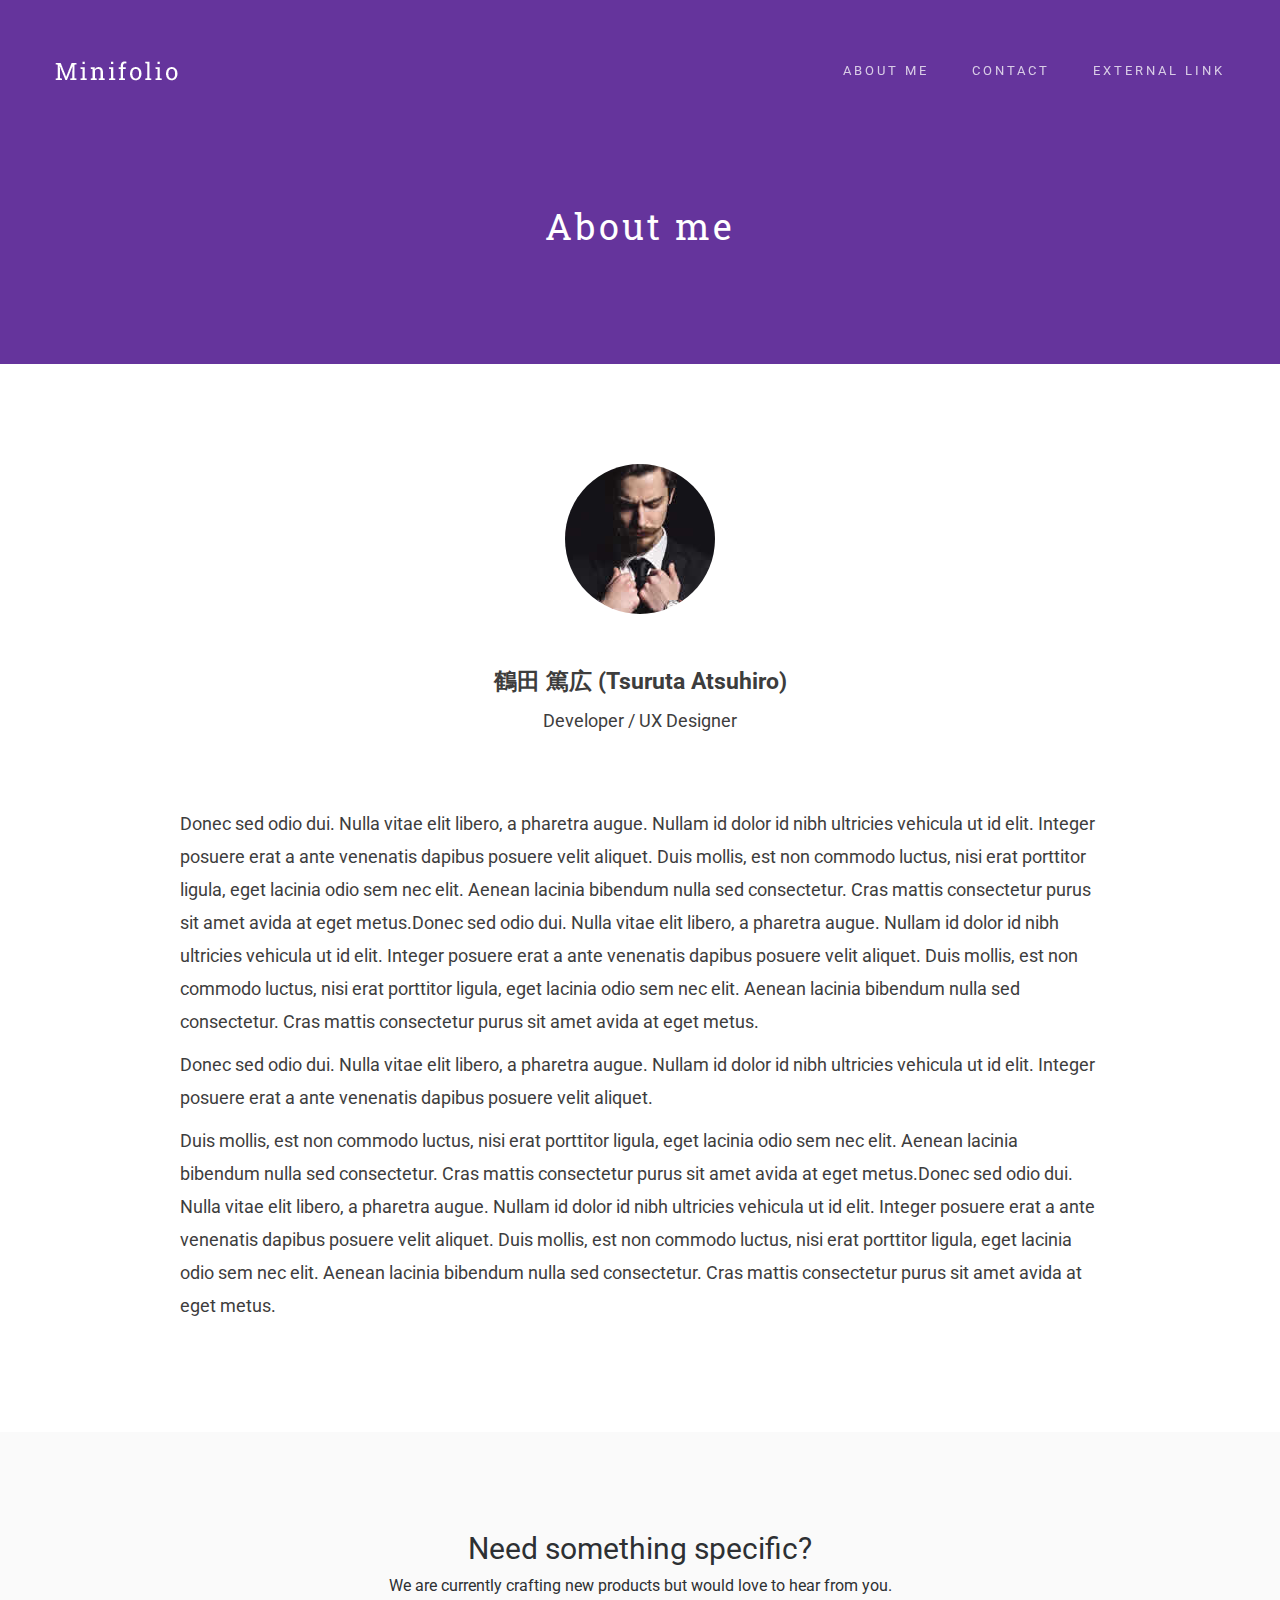
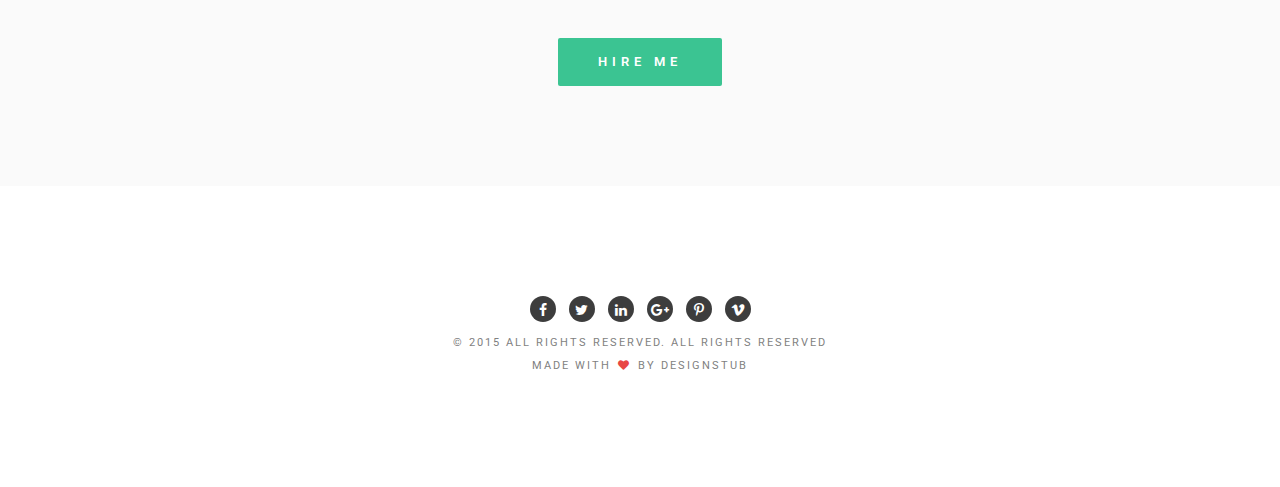
==== about.html @ 44cc3366 "firstcommit" ====
<!doctype html>
<!--[if lt IE 7]>      <html class="no-js lt-ie9 lt-ie8 lt-ie7" lang=""> <![endif]-->
<!--[if IE 7]>         <html class="no-js lt-ie9 lt-ie8" lang=""> <![endif]-->
<!--[if IE 8]>         <html class="no-js lt-ie9" lang=""> <![endif]-->
<!--[if gt IE 8]><!-->
<html class="no-js" lang="">
<!--<![endif]-->

<head>
<meta charset="utf-8">
<meta name="description" content="">
<meta name="viewport" content="width=device-width, initial-scale=1">
<title>鶴田篤広(Tsuruta Atsuhiro)のホームページ </title>
<link rel="stylesheet" href="css/bootstrap.min.css">
<link rel="stylesheet" href="css/jquery.fancybox.css">
<link rel="stylesheet" href="css/main.css">
<link rel="stylesheet" href="css/responsive.css">
<link rel="stylesheet" href="css/animate.min.css">
<link rel="stylesheet" href="https://maxcdn.bootstrapcdn.com/font-awesome/4.4.0/css/font-awesome.min.css">
</head>

<body>
<!-- header section -->
<section class="innerbanner" role="banner">
  <header id="header"> 
    <!-- navigation section  -->
    <div class="header-content clearfix"> <a class="logo" href="index.html"><img src="images/logo.png" alt="Mafolio"></a>
      <nav class="navigation" role="navigation">
        <ul class="primary-nav">
          <li><a href="about.html">About Me</a></li>
          <li><a href="contact.html">Contact</a></li>
          <li><a href="#">External link</a></li>
        </ul>
      </nav>
      <a href="#" class="nav-toggle">Menu<span></span></a> </div>
    <!-- navigation section  --> 
  </header>
  <!-- banner text -->
  <div class="container">
    <div class="col-md-10 col-md-offset-1">
      <div class="innerbanner-text text-center">
        <p>About me</p>
        <!-- banner text --> 
      </div>
    </div>
  </div>
</section>
<!-- header section --> 
<!-- description text section -->
<section id="inner-description" class="section inner-description">
  <div class="container">
    <div class="col-md-10 col-md-offset-1 text-center"> <img src="images/designer-pic.jpg" alt="Mafolio">
      <h1>鶴田 篤広 (Tsuruta Atsuhiro)</h1>
      <p>Developer / UX Designer</p>
    </div>
    <div class="col-md-10 col-md-offset-1 space">
      <p>Donec sed odio dui. Nulla vitae elit libero, a pharetra augue. Nullam id dolor id nibh ultricies vehicula ut id elit. Integer posuere erat a ante venenatis dapibus posuere velit aliquet. Duis mollis, est non commodo luctus, nisi erat porttitor ligula, eget lacinia odio sem nec elit. Aenean lacinia bibendum nulla sed consectetur. Cras mattis consectetur purus sit amet avida at eget metus.Donec sed odio dui. Nulla vitae elit libero, a pharetra augue. Nullam id dolor id nibh ultricies vehicula ut id elit. Integer posuere erat a ante venenatis dapibus posuere velit aliquet. Duis mollis, est non commodo luctus, nisi erat porttitor ligula, eget lacinia odio sem nec elit. Aenean lacinia bibendum nulla sed consectetur. Cras mattis consectetur purus sit amet avida at eget metus.</p>
      <p>Donec sed odio dui. Nulla vitae elit libero, a pharetra augue. Nullam id dolor id nibh ultricies vehicula ut id elit. Integer posuere erat a ante venenatis dapibus posuere velit aliquet.</p>
      <p>Duis mollis, est non commodo luctus, nisi erat porttitor ligula, eget lacinia odio sem nec elit. Aenean lacinia bibendum nulla sed consectetur. Cras mattis consectetur purus sit amet avida at eget metus.Donec sed odio dui. Nulla vitae elit libero, a pharetra augue. Nullam id dolor id nibh ultricies vehicula ut id elit. Integer posuere erat a ante venenatis dapibus posuere velit aliquet. Duis mollis, est non commodo luctus, nisi erat porttitor ligula, eget lacinia odio sem nec elit. Aenean lacinia bibendum nulla sed consectetur. Cras mattis consectetur purus sit amet avida at eget metus.</p>
    </div>
  </div>
</section>
<!-- description text section --> 

<!-- hire me section -->
<section id="hireme" class="section hireme">
  <div class="container">
    <div class="col-md-8 col-md-offset-2 text-center">
      <h3>Need something specific?</h3>
      <p>We are currently crafting new products but would love to hear from you.</p>
      <a href="https://github.com/kamalcha/ActiveBox/archive/master.zip" class="btn btn-large">Hire me</a> </div>
  </div>
</section>
<!-- hire me section --> 
<!-- footer -->

<footer class="section footer">
  <div class="footer-bottom">
    <div class="container">
      <div class="col-md-12">
        <p>
        <ul class="footer-share">
          <li><a href="#"><i class="fa fa-facebook"></i></a></li>
          <li><a href="#"><i class="fa fa-twitter"></i></a></li>
          <li><a href="#"><i class="fa fa-linkedin"></i></a></li>
          <li><a href="#"><i class="fa fa-google-plus"></i></a></li>
          <li><a href="#"><i class="fa fa-pinterest-p"></i></a></li>
          <li><a href="#"><i class="fa fa-vimeo"></i></a></li>
        </ul>
        </p>
        <p>© 2015 All rights reserved. All Rights Reserved<br>
          Made with <i class="fa fa-heart pulse"></i> by <a href="http://kamalchaneman.com/">Designstub</a></p>
      </div>
    </div>
  </div>
</footer>
<!-- footer --> 

<!-- JS FILES --> 
<script src="https://ajax.googleapis.com/ajax/libs/jquery/1.11.3/jquery.min.js"></script> 
<script src="js/bootstrap.min.js"></script> 
<script src="js/jquery.fancybox.pack.js"></script> 
<script src="js/jquery.waypoints.min.js"></script> 
<script src="js/retina.min.js"></script> 
<script src="js/modernizr.js"></script> 
<script src="js/main.js"></script>
</body>
</html>
---- css/main.css ----
/* ------------------------------------------------------------------------------
	Template Name: Minifolio
	Author: Designstub
	Author URI: http://www.designstub.com
	License: GNU General Public License version 3.0
	License URI: http://www.gnu.org/licenses/gpl-3.0.html
	Version: 1.0

/* ------------------------------------------------------------------------------
	Typography
-------------------------------------------------------------------------------*/

@import url(http://fonts.googleapis.com/css?family=Roboto:300,400,500,600,700);
@import url(http://fonts.googleapis.com/css?family=Roboto%20Slab:300,400,500,600,700);

p {
	font-size: 14px;
	line-height: 22.4px;
	color: #6c7279;
}
h1 {
	font-size: 65px;
	color: #2d3033;
}
h2 {
	font-size: 40px;
	color: #2d3033;
}
h3 {
	font-size: 28px;
	color: #2d3033;
	font-weight: 300;
}
h4 {
	font-size: 22px;
	color: #2d3033;
	font-weight: 400;
}
h5 {
	font-size: 14px;
	color: #2d3033;
	text-transform: uppercase;
	font-weight: 700;
}
.btn {
	background-color: #3bc492;
	color: #fff;
	font-size: 13px;
	font-weight: 600;
	letter-spacing: 5px;
	border: 0;
	-moz-border-radius: 2px;
	-webkit-border-radius: 2px;
	border-radius: 2px;
	display: inline-block;
	text-transform: uppercase;
}
.btn:hover, .btn:focus {
	background-color: #3d3d3d;
	color: #fff;
}
.btn-large {
	padding: 15px 40px;
}
/* ------------------------------------------------------------------------------
	Global Styles
-------------------------------------------------------------------------------*/
a {
	color: #e84545;
}
a:hover, a:focus {
	text-decoration: none;
	-moz-transition: background-color, color, 0.3s;
	-o-transition: background-color, color, 0.3s;
	-webkit-transition: background-color, color, 0.3s;
	transition: background-color, color, 0.3s;
}
body {
	font-family: "Roboto", sans-serif;
	font-weight: 400;
	color: #6c7279;
}
ul, ol {
	margin: 0;
	padding: 0;
}
ul li {
	list-style: none;
}
.section {
	padding: 100px 0;
}
.no-padding {
	padding: 0;
}
.no-gutter [class*=col-] {
	padding-right: 0;
	padding-left: 0;
}
.space
{
	margin-top:60px;	
}
/* ------------------------------------------------------------------------------
	Header
-------------------------------------------------------------------------------*/
#header {
	position: fixed;
	width: 100%;
	z-index: 999;
}
#header .header-content {
	margin: 0 auto;
	max-width: 1170px;
	padding: 60px 0;
	width: 100%;
	-moz-transition: padding 0.3s;
	-o-transition: padding 0.3s;
	-webkit-transition: padding 0.3s;
	transition: padding 0.3s;
}
#header .logo {
	float: left;
}
#header.fixed {
	background-color: rgba(0, 0, 0, 0.25);
}
#header.fixed .header-content {
	border-bottom: 0;
	padding: 25px 0;
}
#header.fixed .nav-toggle {
	top: 18px;
}
.navigation.open {
	opacity: 0.9;
	visibility: visible;
	-moz-transition: opacity 0.5s;
	-o-transition: opacity 0.5s;
	-webkit-transition: opacity 0.5s;
	transition: opacity 0.5s;
}
.navigation {
	float: right;
}
.navigation li {
	display: inline-block;
}
.navigation a {
	color: rgba(255, 255, 255, 0.75);
	font-size: 13px;
	font-weight: 400;
	margin-left: 40px;
	letter-spacing: 3px;
	text-transform: uppercase;
}
.navigation a:hover, .navigation a.active {
	color: #fff;
}
.nav-toggle {
	display: none;
	height: 44px;
	overflow: hidden;
	position: fixed;
	right: 5%;
	text-indent: 100%;
	top: 32px;
	white-space: nowrap;
	width: 44px;
	z-index: 99999;
	-moz-transition: all 0.3s;
	-o-transition: all 0.3s;
	-webkit-transition: all 0.3s;
	transition: all 0.3s;
}
.nav-toggle:before, .nav-toggle:after {
	border-radius: 50%;
	content: "";
	height: 100%;
	left: 0;
	position: absolute;
	top: 0;
	width: 100%;
	-moz-transform: translateZ(0);
	-ms-transform: translateZ(0);
	-webkit-transform: translateZ(0);
	transform: translateZ(0);
	-moz-backface-visibility: hidden;
	-webkit-backface-visibility: hidden;
	backface-visibility: hidden;
	-moz-transition-property: -moz-transform;
	-o-transition-property: -o-transform;
	-webkit-transition-property: -webkit-transform;
	transition-property: transform;
}
.nav-toggle:before {
	background-color: #4b1685;
	-moz-transform: scale(1);
	-ms-transform: scale(1);
	-webkit-transform: scale(1);
	transform: scale(1);
	-moz-transition-duration: 0.3s;
	-o-transition-duration: 0.3s;
	-webkit-transition-duration: 0.3s;
	transition-duration: 0.3s;
}
.nav-toggle:after {
	background-color: #4b1685;
	-moz-transform: scale(0);
	-ms-transform: scale(0);
	-webkit-transform: scale(0);
	transform: scale(0);
	-moz-transition-duration: 0s;
	-o-transition-duration: 0s;
	-webkit-transition-duration: 0s;
	transition-duration: 0s;
}
.nav-toggle span {
	background-color: #fff;
	bottom: auto;
	display: inline-block;
	height: 3px;
	left: 50%;
	position: absolute;
	right: auto;
	top: 50%;
	width: 18px;
	z-index: 10;
	-moz-transform: translateX(-50%) translateY(-50%);
	-ms-transform: translateX(-50%) translateY(-50%);
	-webkit-transform: translateX(-50%) translateY(-50%);
	transform: translateX(-50%) translateY(-50%);
}
.nav-toggle span:before, .nav-toggle span:after {
	background-color: #fff;
	content: "";
	height: 100%;
	position: absolute;
	right: 0;
	top: 0;
	width: 100%;
	-moz-transform: translateZ(0);
	-ms-transform: translateZ(0);
	-webkit-transform: translateZ(0);
	transform: translateZ(0);
	-moz-backface-visibility: hidden;
	-webkit-backface-visibility: hidden;
	backface-visibility: hidden;
	-moz-transition: -moz-transform 0.3s;
	-o-transition: -o-transform 0.3s;
	-webkit-transition: -webkit-transform 0.3s;
	transition: transform 0.3s;
}
.nav-toggle span:before {
	-moz-transform: translateY(-6px) rotate(0deg);
	-ms-transform: translateY(-6px) rotate(0deg);
	-webkit-transform: translateY(-6px) rotate(0deg);
	transform: translateY(-6px) rotate(0deg);
}
.nav-toggle span:after {
	-moz-transform: translateY(6px) rotate(0deg);
	-ms-transform: translateY(6px) rotate(0deg);
	-webkit-transform: translateY(6px) rotate(0deg);
	transform: translateY(6px) rotate(0deg);
}
.nav-toggle.close-nav:before {
	-moz-transform: scale(0);
	-ms-transform: scale(0);
	-webkit-transform: scale(0);
	transform: scale(0);
}
.nav-toggle.close-nav:after {
	-moz-transform: scale(1);
	-ms-transform: scale(1);
	-webkit-transform: scale(1);
	transform: scale(1);
}
.nav-toggle.close-nav span {
	background-color: rgba(255, 255, 255, 0);
}
.nav-toggle.close-nav span:before, .nav-toggle.close-nav span:after {
	background-color: #fff;
}
.nav-toggle.close-nav span:before {
	-moz-transform: translateY(0) rotate(45deg);
	-ms-transform: translateY(0) rotate(45deg);
	-webkit-transform: translateY(0) rotate(45deg);
	transform: translateY(0) rotate(45deg);
}
.nav-toggle.close-nav span:after {
	-moz-transform: translateY(0) rotate(-45deg);
	-ms-transform: translateY(0) rotate(-45deg);
	-webkit-transform: translateY(0) rotate(-45deg);
	transform: translateY(0) rotate(-45deg);
}
/* ------------------------------------------------------------------------------
	Banner
-------------------------------------------------------------------------------*/

.banner {
	background-color: #65349c;
	min-height: 750px;
}
.banner-text {
	padding-top: 28%;
}
.banner-text h1 {
	color: #fff;
	font-family: "Roboto Slab", sans-serif;
	font-size: 80px;
	font-weight: 700;
}
.banner-text p {
	color: #fff;
	font-size: 19px;
	font-weight: 400;
	letter-spacing: 3px;
	line-height: 24px;
	margin-top: 30px;
	margin-bottom: 80px;
}
/* ------------------------------------------------------------------------------
	Description Text
-------------------------------------------------------------------------------*/

.descripton p {
	color: #3d3d3d;
	font-size: 18px;
	line-height: 33px;
	font-weight: 400;
}
/* ------------------------------------------------------------------------------
	Works
-------------------------------------------------------------------------------*/
.work {
  -moz-box-shadow: 0 0 0 1px #fff;
  -webkit-box-shadow: 0 0 0 1px #fff;
  box-shadow: 0 0 0 1px #fff;

  overflow: hidden;
  position: relative;
  visibility: hidden; }
  .work img
  {
	width:100%;
	height:100%;  
  }
  .work .overlay {
    background: rgba(64, 35, 97, 0.9);
    height: 100%;
    left: 0;
    opacity: 0;
    position: absolute;
    top: 0;
    width: 100%;
    -moz-transition: opacity, 0.3s;
    -o-transition: opacity, 0.3s;
    -webkit-transition: opacity, 0.3s;
    transition: opacity, 0.3s; }
  .work .overlay-caption {
    position: absolute;
    text-align: center;
    top: 50%;
    width: 100%;
    -moz-transform: translateY(-50%);
    -ms-transform: translateY(-50%);
    -webkit-transform: translateY(-50%);
    transform: translateY(-50%); }
  .work h5, .work p, .work img {
    -moz-transition: all, 0.5s;
    -o-transition: all, 0.5s;
    -webkit-transition: all, 0.5s;
    transition: all, 0.5s; }
  .work h5, .work p {
    color: #fff;
    margin: 0;
    opacity: 0; }
  .work h5 {
    margin-bottom: 5px;
    -moz-transform: translate3d(0, -200%, 0);
    -ms-transform: translate3d(0, -200%, 0);
    -webkit-transform: translate3d(0, -200%, 0);
    transform: translate3d(0, -200%, 0); }
  .work p {
    -moz-transform: translate3d(0, 200%, 0);
    -ms-transform: translate3d(0, 200%, 0);
    -webkit-transform: translate3d(0, 200%, 0);
    transform: translate3d(0, 200%, 0); }

.work-box:hover img {
  -moz-transform: scale(1.2);
  -ms-transform: scale(1.2);
  -webkit-transform: scale(1.2);
  transform: scale(1.2); }
.work-box:hover .overlay {
  opacity: 1; }
  .work-box:hover .overlay h5, .work-box:hover .overlay p {
    opacity: 1;
    -moz-transform: translate3d(0, 0, 0);
    -ms-transform: translate3d(0, 0, 0);
    -webkit-transform: translate3d(0, 0, 0);
    transform: translate3d(0, 0, 0); }
	
	/* ------------------------------------------------------------------------------
	Work animation
-------------------------------------------------------------------------------*/
.work:nth-child(1) {
  -moz-animation-delay: 0.1s;
  -webkit-animation-delay: 0.1s;
  animation-delay: 0.1s; }
.work:nth-child(2) {
  -moz-animation-delay: 0.2s;
  -webkit-animation-delay: 0.2s;
  animation-delay: 0.2s; }
.work:nth-child(3) {
  -moz-animation-delay: 0.3s;
  -webkit-animation-delay: 0.3s;
  animation-delay: 0.3s; }
.work:nth-child(4) {
  -moz-animation-delay: 0.4s;
  -webkit-animation-delay: 0.4s;
  animation-delay: 0.4s; }
.work:nth-child(5) {
  -moz-animation-delay: 0.8s;
  -webkit-animation-delay: 0.8s;
  animation-delay: 0.8s; }
.work:nth-child(6) {
  -moz-animation-delay: 0.7s;
  -webkit-animation-delay: 0.7s;
  animation-delay: 0.7s; }
.work:nth-child(7) {
  -moz-animation-delay: 0.6s;
  -webkit-animation-delay: 0.6s;
  animation-delay: 0.6s; }
.work:nth-child(8) {
  -moz-animation-delay: 0.5s;
  -webkit-animation-delay: 0.5s;
  animation-delay: 0.5s; }

.animated {
  visibility: visible; }
  
/* ------------------------------------------------------------------------------
	Hire me
-------------------------------------------------------------------------------*/
.hireme {
	background-color: #fafafa;
}
.hireme h3 {
	font-family: "Roboto", sans-serif;
	font-size: 30px;
	font-weight: 400;
	margin-top: 0;
}
.hireme p {
	color: #2d3033;
	font-family: "Roboto", sans-serif;
	font-size: 16px;
	font-weight: 400;
}
.hireme .btn {
	margin-top: 30px;
}
/* ------------------------------------------------------------------------------
	Footer
-------------------------------------------------------------------------------*/
.footer {
	text-align: center;
}
.footer p {
	font-family: "Roboto", sans-serif;
	font-size: 11px;
	color: #7f7f7f;
	letter-spacing: 2px;
	text-transform: uppercase;
}
.footer a {
	color: #7f7f7f;
}
.footer a:hover {
	color: #e84545;
}
.footer .footer-share {
	margin-top: 0;
}
.footer .footer-share li {
	background: #3d3d3d none repeat scroll 0 0;
	border-radius: 50%;
	color: #ffffff;
	width: 26px;
	height: 26px;
	border-radius: 50%;
	padding: 4px 0;
	margin: 0 5px;
	display: inline-block;
	float: none;
}
.footer .footer-share a {
	color: #fff;
}
.footer .fa-heart {
	color: #e84545;
	font-size: 11px;
	margin: 0 2px;
}
  
/* ------------------------------------------------------------------------------
	Inner Page Banner
-------------------------------------------------------------------------------*/

.innerbanner {
	background-color: #65349c;
	min-height: 100%;
}
.innerbanner-text {
	padding-top: 20%;
	padding-bottom: 5%;
}

.innerbanner-text p {
	color: #fff;
	font-family: "Roboto Slab", sans-serif;
	font-size: 36px;
	font-weight: 400;
	letter-spacing: 3px;
	line-height: 24px;
	margin-top: 30px;
	margin-bottom: 80px;
}
/* ------------------------------------------------------------------------------
	Inner description
-------------------------------------------------------------------------------*/
.inner-description h1 {
	color: #3d3d3d;
	font-size: 23px;
	font-weight: 700;
	margin-top:55px;
}
.inner-description p {
	color: #3d3d3d;
	font-size: 18px;
	line-height: 33px;
	font-weight: 400;
}
.inner-description img
{
width:150px;
height:150px;
border-radius:50%;	
}


/* ------------------------------------------------------------------------------
	Contact form
-------------------------------------------------------------------------------*/
.conForm
{
margin-top:50px;	
}
.conForm input {
	background:#fafafa;
	color:#797979;
	padding:15px 30px;
	border:none;
	margin-right:3%;
	margin-bottom:30px;
	outline:none;
	font-style:normal;
	border:#f4f3f3 1px solid;
	font-size:15px;
}
.conForm input.noMarr {
	margin-right:0px;
}
.conForm textarea {
	background:#fafafa;
	color:#797979;
	padding:15px 30px;
	margin-bottom:18px;
	outline:none;
	height:300px;
	font-style:normal;
	resize:none;
	font-size:15px;
	border:#f4f3f3 1px solid;
}


.conForm .submitBnt {
	background:#3bc492;
	color: #fff;
		padding: 15px 40px;
	font-size: 13px;
	font-weight: 600;
	letter-spacing: 5px;
	border: 0;
	-moz-border-radius: 2px;
	-webkit-border-radius: 2px;
	border-radius: 2px;
	display: inline-block;
	text-transform: uppercase;
}
.conForm .submitBnt:hover {
	background:#3d3d3d;
	color:#fff;
}
.error_message {
    color: #ff675f;
    font-weight: 500;
    padding-bottom: 15px;
}
#success_page h3 {
    color: #5ed07b;
    font-size: 17px;
    font-weight: 700;
}
---- css/responsive.css ----
@media screen and (max-width: 1024px) {
  #header .header-content {
    width: 90%; }

  .nav-toggle {
    display: block; }

  .navigation {
    position: fixed;
    background-color: #000;
    width: 100%;
    height: 100%;
    top: 0;
    left: 0;
    z-index: 99999;
    visibility: hidden;
    opacity: 0;
    -webkit-transition: opacity 0.5s, visibility 0s 0.5s;
    transition: opacity 0.5s, visibility 0s 0.5s; }
    .navigation .primary-nav {
      position: relative;
      top: 45%;
      -moz-transform: translateY(-45%);
      -ms-transform: translateY(-45%);
      -webkit-transform: translateY(-45%);
      transform: translateY(-45%); }
    .navigation li {
      display: block;
      margin-bottom: 20px; }
    .navigation a {
      display: block;
      font-size: 25px;
      margin: 0;
      text-align: center; }

  .person {
    margin: 0 auto 50px; }
    .person-content {
      text-align: center; }
    .person .social-icons li {
      display: inline-block;
      float: none;
      margin-bottom: 5px; }

  .testimonials blockquote {
    padding: 20px 5% 0; }
  .testimonials p {
    font-size: 26px; }

  .flex-control-nav {
    bottom: 20px; } }
@media screen and (max-width: 768px) {
	#header .header-content {
		 padding: 45px 0;
	}
	.banner
	{
	min-height:100%!important;	
	}
  .banner-text {
    padding-top: 30%; }
    .banner-text h1 {
      font-size: 42px; }
    .banner-text p {
      font-size: 18px; }
.innerbanner-text{
	    padding-top: 30%; }
  .flexslider {
    padding-bottom: 80px; }

  .flex-control-nav {
    width: 100%; }

  .footer .footer-col {
    margin-bottom: 50px; } }
@media screen and (max-width: 640px) {
	#header .header-content {
		 padding: 45px 0;
	}
  .banner-text {
    padding-top: 35%; }
	.innerbanner-text{
	    padding-top: 35%; } }
@media screen and (max-width: 480px) {
	#header .header-content {
		 padding: 45px 0;
	}
  .banner-text {
    padding-top: 45%; }
	    .banner-text h1 {
      font-size: 32px; }
	  .innerbanner-text{
	    padding-top: 45%; } }
@media screen and (max-width: 320px) {
	#header .header-content {
		 padding: 45px 0;
	}
			
			
  .banner-text {
    padding-top: 55%; }
.innerbanner-text{
	    padding-top: 55%; }
  .testimonials blockquote {
    padding: 20px 5% 0; }
  .testimonials p {
    font-size: 26px; } }
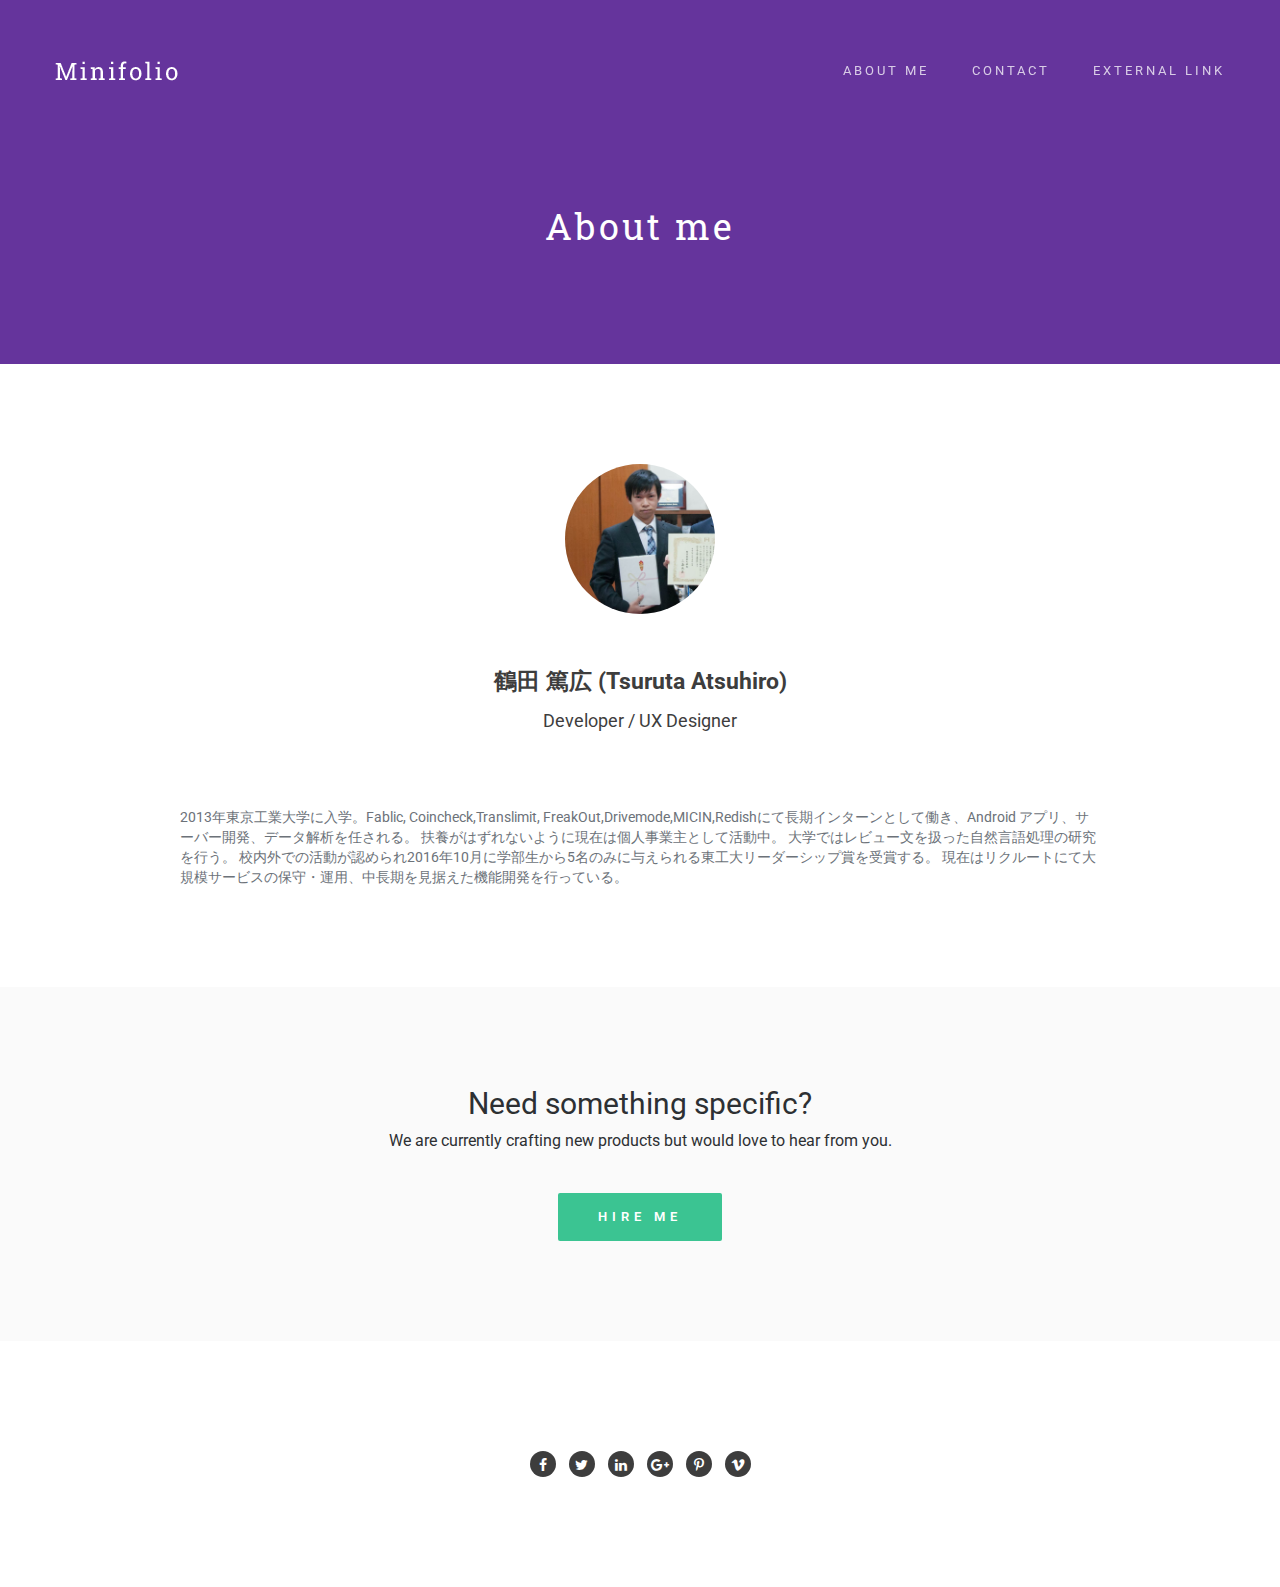
==== commit 2a2ab601: "change profile" ====
--- a/about.html
+++ b/about.html
@@ -49,14 +49,16 @@
 <!-- description text section -->
 <section id="inner-description" class="section inner-description">
   <div class="container">
-    <div class="col-md-10 col-md-offset-1 text-center"> <img src="images/designer-pic.jpg" alt="Mafolio">
+    <div class="col-md-10 col-md-offset-1 text-center"> <img src="images/designer-pic.png" alt="Mafolio">
       <h1>鶴田 篤広 (Tsuruta Atsuhiro)</h1>
       <p>Developer / UX Designer</p>
     </div>
     <div class="col-md-10 col-md-offset-1 space">
-      <p>Donec sed odio dui. Nulla vitae elit libero, a pharetra augue. Nullam id dolor id nibh ultricies vehicula ut id elit. Integer posuere erat a ante venenatis dapibus posuere velit aliquet. Duis mollis, est non commodo luctus, nisi erat porttitor ligula, eget lacinia odio sem nec elit. Aenean lacinia bibendum nulla sed consectetur. Cras mattis consectetur purus sit amet avida at eget metus.Donec sed odio dui. Nulla vitae elit libero, a pharetra augue. Nullam id dolor id nibh ultricies vehicula ut id elit. Integer posuere erat a ante venenatis dapibus posuere velit aliquet. Duis mollis, est non commodo luctus, nisi erat porttitor ligula, eget lacinia odio sem nec elit. Aenean lacinia bibendum nulla sed consectetur. Cras mattis consectetur purus sit amet avida at eget metus.</p>
-      <p>Donec sed odio dui. Nulla vitae elit libero, a pharetra augue. Nullam id dolor id nibh ultricies vehicula ut id elit. Integer posuere erat a ante venenatis dapibus posuere velit aliquet.</p>
-      <p>Duis mollis, est non commodo luctus, nisi erat porttitor ligula, eget lacinia odio sem nec elit. Aenean lacinia bibendum nulla sed consectetur. Cras mattis consectetur purus sit amet avida at eget metus.Donec sed odio dui. Nulla vitae elit libero, a pharetra augue. Nullam id dolor id nibh ultricies vehicula ut id elit. Integer posuere erat a ante venenatis dapibus posuere velit aliquet. Duis mollis, est non commodo luctus, nisi erat porttitor ligula, eget lacinia odio sem nec elit. Aenean lacinia bibendum nulla sed consectetur. Cras mattis consectetur purus sit amet avida at eget metus.</p>
+2013年東京工業大学に入学。Fablic, Coincheck,Translimit, FreakOut,Drivemode,MICIN,Redishにて長期インターンとして働き、Android アプリ、サーバー開発、データ解析を任される。
+扶養がはずれないように現在は個人事業主として活動中。
+大学ではレビュー文を扱った自然言語処理の研究を行う。
+校内外での活動が認められ2016年10月に学部生から5名のみに与えられる東工大リーダーシップ賞を受賞する。
+現在はリクルートにて大規模サービスの保守・運用、中長期を見据えた機能開発を行っている。
     </div>
   </div>
 </section>
@@ -88,8 +90,6 @@
           <li><a href="#"><i class="fa fa-vimeo"></i></a></li>
         </ul>
         </p>
-        <p>© 2015 All rights reserved. All Rights Reserved<br>
-          Made with <i class="fa fa-heart pulse"></i> by <a href="http://kamalchaneman.com/">Designstub</a></p>
       </div>
     </div>
   </div>
